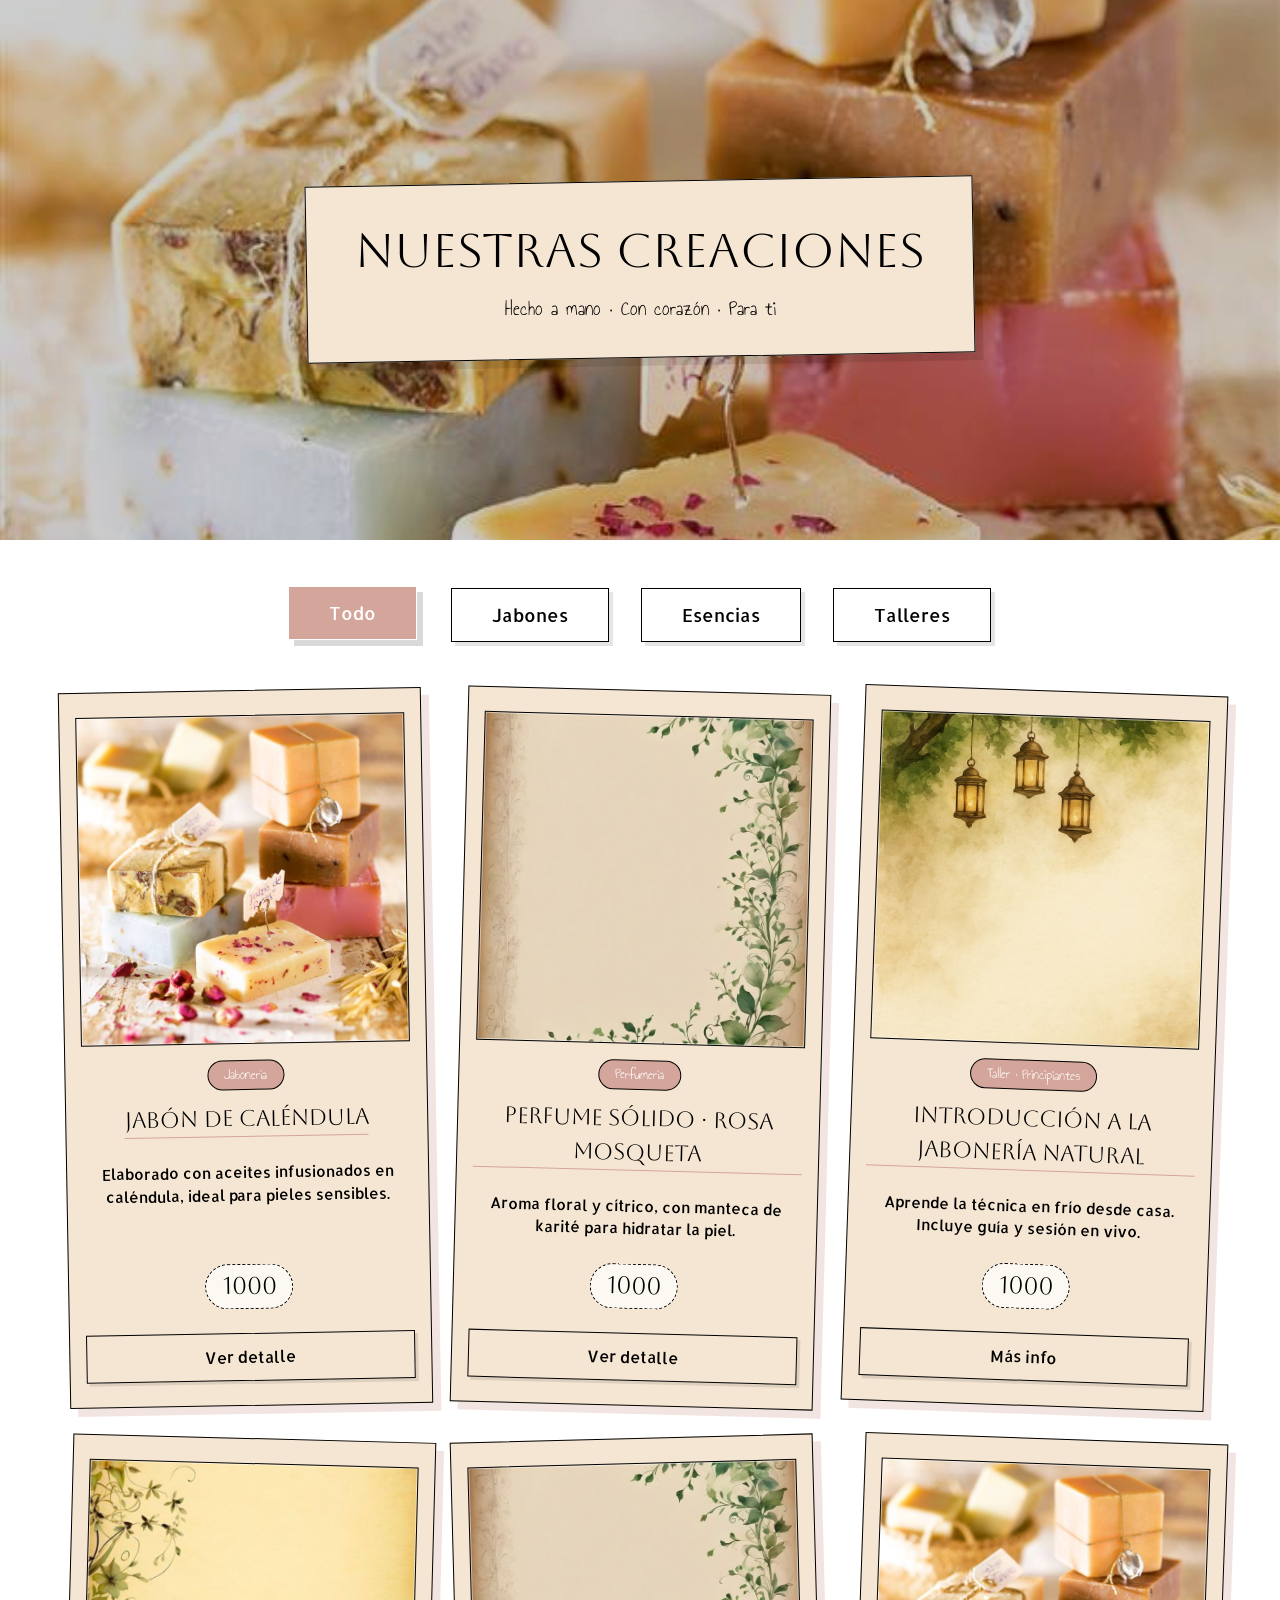
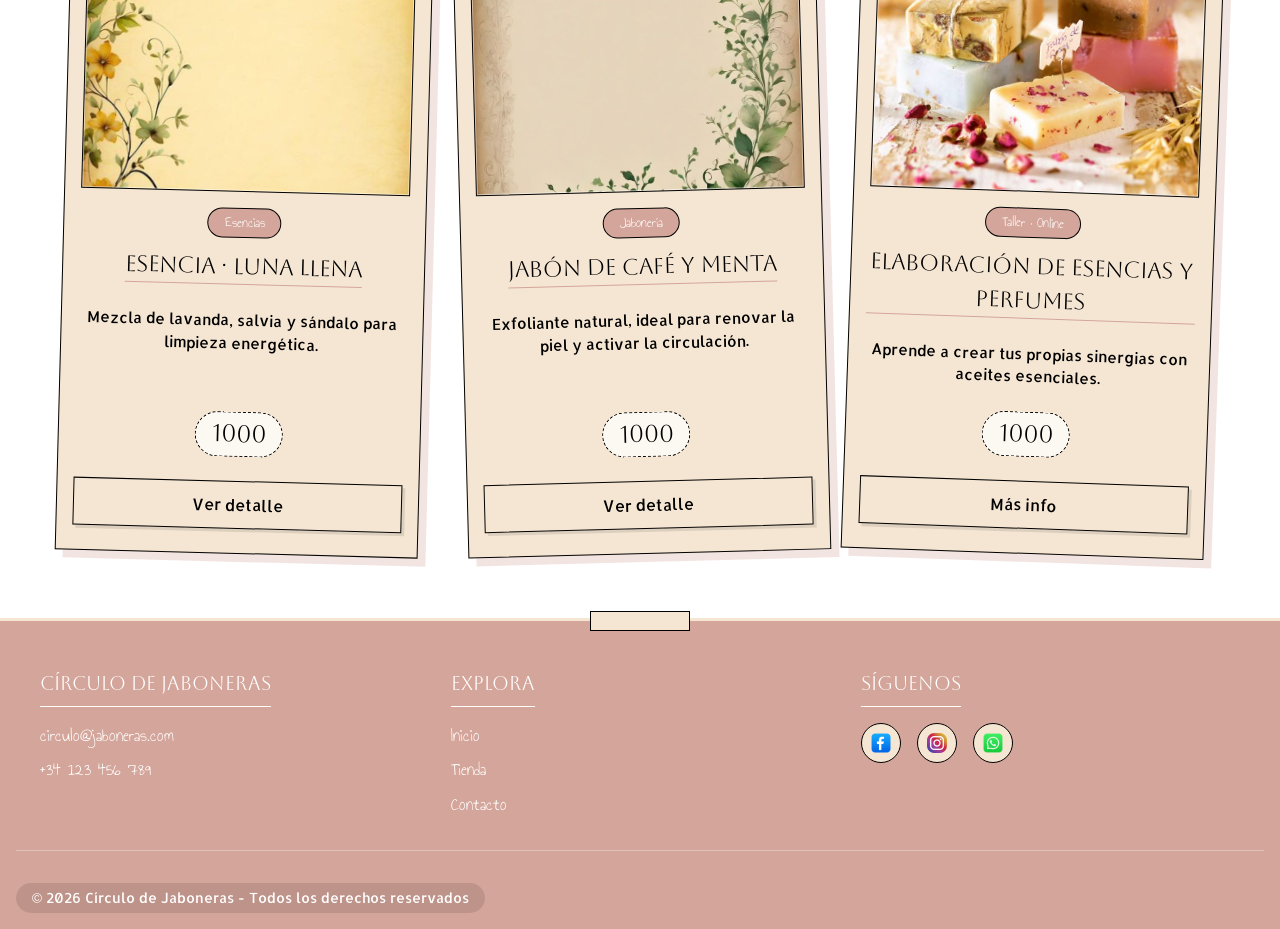
==== tienda.html @ 558e198c "Gregue la tineda puse los iconois de redes" ====
<!DOCTYPE html>
<html lang="en">
<head>
    <meta charset="UTF-8">
    <meta name="viewport" content="width=device-width, initial-scale=1.0">
    <title>Tienda · Círculo de Jaboneras</title>
    <link rel="preconnect" href="https://fonts.googleapis.com">
    <link rel="preconnect" href="https://fonts.gstatic.com" crossorigin>
    <link href="https://fonts.googleapis.com/css2?family=Aboreto&display=swap" rel="stylesheet">
    <link href="https://fonts.googleapis.com/css2?family=Allerta&display=swap" rel="stylesheet">
    <link href="https://fonts.googleapis.com/css2?family=Annie+Use+Your+Telescope&display=swap" rel="stylesheet">
    <link rel="stylesheet" href="./reset.css">
    <link rel="stylesheet" href="./styles.css">
    <style>
        /* ========== ESTILOS EXCLUSIVOS PARA LA TIENDA ========== */
        /* Pequeños ajustes para no alterar el styles.css original */
        .shop-hero {
            min-height: 60vh;
            background-image: url('./resources/como-hacer-jabon-natural_c5d7893d_674x818.jpg');
            background-position: center;
            background-size: cover;
            display: flex;
            align-items: center;
            justify-content: center;
            text-align: center;
            position: relative;
            isolation: isolate;
        }

        .shop-hero::before {
            content: '';
            position: absolute;
            inset: 0;
            background-color: rgba(0, 0, 0, 0.2);
            z-index: -1;
        }

        .shop-hero-container {
            background-color: var(--color-cream);
            padding: 2rem 3rem;
            transform: rotate(-1deg);
            border: 1px solid var(--color-black);
            box-shadow: var(--box-shadow-offset) var(--box-shadow-offset) 0 rgba(0,0,0,0.1);
        }

        .shop-hero-container h1 {
            transform: rotate(1deg);
            font-size: clamp(2rem, 5vw, 3rem);
        }

        .shop-hero-container p {
            font-family: var(--font-hand);
            font-size: 1.3rem;
            transform: rotate(1deg);
            margin-top: 0.5rem;
        }

        /* Filtros */
        .shop-filters {
            display: flex;
            justify-content: center;
            gap: 2rem;
            margin: 3rem 0;
            flex-wrap: wrap;
        }

        .filter-btn {
            font-family: var(--font-body);
            background-color: transparent;
            border: 1px solid var(--color-black);
            padding: 0.8rem 2.5rem;
            font-size: 1.1rem;
            box-shadow: 4px 4px 0 rgba(0,0,0,0.1);
            transition: var(--transition);
        }

        .filter-btn:hover,
        .filter-btn.active {
            background-color: var(--color-terracota);
            color: var(--color-white);
            border-color: var(--color-white);
            transform: translate(-2px, -2px);
            box-shadow: 6px 6px 0 rgba(0,0,0,0.15);
        }

        /* Grid de la tienda */
        .shop-grid {
            display: grid;
            grid-template-columns: repeat(auto-fill, minmax(280px, 1fr));
            gap: 2rem;
            max-width: 1200px;
            width: 90%;
            margin: 0 auto 4rem;
        }

        .shop-card {
            background-color: var(--color-cream);
            border: 1px solid var(--color-black);
            padding: 1.5rem 1rem 1.5rem 1rem;
            display: flex;
            flex-direction: column;
            align-items: center;
            text-align: center;
            box-shadow: 8px 8px 0 rgba(212, 165, 154, 0.3);
            transition: var(--transition);
            transform: rotate(var(--rotate, 0deg));
        }

        .shop-card:hover {
            transform: translate(-5px, -5px) rotate(var(--rotate, 0deg));
            box-shadow: 12px 12px 0 rgba(212, 165, 154, 0.5);
        }

        /* Rotaciones aleatorias para las cards */
        .shop-card:nth-child(odd) { --rotate: -1deg; }
        .shop-card:nth-child(even) { --rotate: 1.5deg; }
        .shop-card:nth-child(3n) { --rotate: 2deg; }
        .shop-card:nth-child(5n) { --rotate: -1.5deg; }

        .shop-card-image {
            width: 100%;
            aspect-ratio: 1 / 1;
            background-image: url('./resources/como-hacer-jabon-natural_c5d7893d_674x818.jpg');
            background-position: center;
            background-size: cover;
            border: 1px solid var(--color-black);
            margin-bottom: 1rem;
            box-shadow: inset 0 0 0 1px rgba(255,255,255,0.5);
        }

        /* Variedad de imágenes de ejemplo (cámbialas por las tuyas) */
        .shop-card-1 .shop-card-image { background-image: url('./resources/como-hacer-jabon-natural_c5d7893d_674x818.jpg'); }
        .shop-card-2 .shop-card-image { background-image: url('./resources/descarga\ \(1\).jfif'); }
        .shop-card-3 .shop-card-image { background-image: url('./resources/descarga.jfif'); }
        .shop-card-4 .shop-card-image { background-image: url('./resources/descarga\ \(2\).jfif'); }
        .shop-card-5 .shop-card-image { background-image: url('./resources/descarga\ \(1\).jfif'); }
        .shop-card-6 .shop-card-image { background-image: url('./resources/como-hacer-jabon-natural_c5d7893d_674x818.jpg'); }

        .shop-card h3 {
            font-family: var(--font-title);
            font-size: 1.4rem;
            margin-bottom: 0.5rem;
            border-bottom: 1px solid var(--color-terracota);
            display: inline-block;
        }

        .shop-card .badge {
            font-family: var(--font-hand);
            background-color: var(--color-terracota);
            color: var(--color-white);
            padding: 0.2rem 1rem;
            border-radius: 30px;
            font-size: 0.9rem;
            margin-bottom: 0.8rem;
            border: 1px solid var(--color-black);
        }

        .shop-card p {
            font-family: var(--font-body);
            font-size: 0.95rem;
            margin: 1rem 0;
            flex-grow: 1;
        }

        .shop-card .price {
            font-family: var(--font-title);
            font-size: 1.5rem;
            margin: 0.5rem 0;
            background-color: rgba(255,255,255,0.7);
            padding: 0.2rem 1rem;
            border-radius: 30px;
            border: 1px dashed var(--color-black);
        }

        .shop-btn {
            background-color: transparent;
            border: 1px solid var(--color-black);
            padding: 0.7rem 2rem;
            font-family: var(--font-body);
            margin-top: 1rem;
            transition: var(--transition);
            width: 100%;
            box-shadow: 3px 3px 0 rgba(0,0,0,0.1);
        }

        .shop-btn:hover {
            background-color: var(--color-terracota);
            border-color: var(--color-white);
            color: var(--color-white);
            transform: scale(0.98);
        }

        /* Sección informativa */
        .shop-info {
            background-color: var(--color-terracota);
            padding: 3rem 2rem;
            margin: 2rem 0 0;
            display: flex;
            flex-wrap: wrap;
            justify-content: center;
            gap: 3rem;
            border-top: 3px solid var(--color-cream);
            border-bottom: 3px solid var(--color-cream);
        }

        .info-item {
            background-color: var(--color-cream);
            padding: 1.5rem 2rem;
            transform: rotate(-1deg);
            border: 1px solid var(--color-black);
            box-shadow: 5px 5px 0 rgba(0,0,0,0.1);
            text-align: center;
            max-width: 250px;
        }

        .info-item h4 {
            font-family: var(--font-hand);
            font-size: 1.8rem;
            margin-bottom: 0.5rem;
        }

        .info-item p {
            font-family: var(--font-body);
            font-size: 1rem;
        }

        @media (max-width: 768px) {
            .shop-info {
                flex-direction: column;
                align-items: center;
            }
        }
    </style>
</head>
<body>

    <!-- HERO de la tienda -->
    <section class="shop-hero">
        <div class="shop-hero-container">
            <h1>Nuestras creaciones</h1>
            <p>Hecho a mano · Con corazón · Para ti</p>
        </div>
    </section>

    <!-- FILTROS rápidos (solo visual) -->
    <div class="shop-filters">
        <button class="filter-btn active">Todo</button>
        <button class="filter-btn">Jabones</button>
        <button class="filter-btn">Esencias</button>
        <button class="filter-btn">Talleres</button>
    </div>

    <!-- GRID DE PRODUCTOS Y TALLERES -->
    <section class="shop-grid">
        <!-- Producto 1: Jabón artesanal -->
        <div class="shop-card shop-card-1">
            <div class="shop-card-image"></div>
            <span class="badge">Jabonería</span>
            <h3>Jabón de caléndula</h3>
            <p>Elaborado con aceites infusionados en caléndula, ideal para pieles sensibles.</p>
            <div class="price">1000</div>
            <button class="shop-btn">Ver detalle</button>
        </div>

        <!-- Producto 2: Perfume sólido -->
        <div class="shop-card shop-card-2">
            <div class="shop-card-image"></div>
            <span class="badge">Perfumería</span>
            <h3>Perfume sólido · Rosa mosqueta</h3>
            <p>Aroma floral y cítrico, con manteca de karité para hidratar la piel.</p>
            <div class="price">1000</div>
            <button class="shop-btn">Ver detalle</button>
        </div>

        <!-- Producto 3: Curso de iniciación (Taller) -->
        <div class="shop-card shop-card-3">
            <div class="shop-card-image"></div>
            <span class="badge">Taller · Principiantes</span>
            <h3>Introducción a la jabonería natural</h3>
            <p>Aprende la técnica en frío desde casa. Incluye guía y sesión en vivo.</p>
            <div class="price">1000</div>
            <button class="shop-btn">Más info</button>
        </div>

        <!-- Producto 4: Esencia energética -->
        <div class="shop-card shop-card-4">
            <div class="shop-card-image"></div>
            <span class="badge">Esencias</span>
            <h3>Esencia · Luna llena</h3>
            <p>Mezcla de lavanda, salvia y sándalo para limpieza energética.</p>
            <div class="price">1000</div>
            <button class="shop-btn">Ver detalle</button>
        </div>

        <!-- Producto 5: Jabón exfoliante -->
        <div class="shop-card shop-card-5">
            <div class="shop-card-image"></div>
            <span class="badge">Jabonería</span>
            <h3>Jabón de café y menta</h3>
            <p>Exfoliante natural, ideal para renovar la piel y activar la circulación.</p>
            <div class="price">1000</div>
            <button class="shop-btn">Ver detalle</button>
        </div>

        <!-- Producto 6: Curso de esencias (Taller) -->
        <div class="shop-card shop-card-6">
            <div class="shop-card-image"></div>
            <span class="badge">Taller · Online</span>
            <h3>Elaboración de esencias y perfumes</h3>
            <p>Aprende a crear tus propias sinergias con aceites esenciales.</p>
            <div class="price">1000</div>
            <button class="shop-btn">Más info</button>
        </div>
    </section>

    <!-- FOOTER-->
    <footer class="footer">
        <div class="footer-container">
            <div class="footer-info">
                <h4>Círculo de Jaboneras</h4>
                <p>circulo@jaboneras.com</p>
                <p>+34 123 456 789</p>
            </div>
        
            <div class="footer-links">
                <h4>Explora</h4>
                <ul>
                    <li><a href="index.html">Inicio</a></li>
                    <li><a href="tienda.html">Tienda</a></li>
                    <li><a href="index.html#contact">Contacto</a></li>
                </ul>
            </div>
        
            <div class="footer-social">
                <h4>Síguenos</h4>
                <div class="footer-social-icons">
                    <a href="#"><img src="./resources/facebook-icon" alt="Facebook"></a>
                    <a href="#"><img src="./resources/instagram-icon.webp" alt="Instagram"></a>
                    <a href="#"><img src="./resources/whatsapp-icon.webp" alt="WhatsApp"></a>
                </div>
            </div>
        </div>
    
        <div class="footer-divider"></div>
    
        <div class="footer-bottom">
            <p>© 2026 Círculo de Jaboneras - Todos los derechos reservados</p>
        </div>
    </footer>
</body>
</html>
---- styles.css ----
/* ========== VARIABLES GLOBALES ========== */
:root {
    --color-cream: #F5E6D3;
    --color-terracota: #d4a59a;
    --color-white: #ffffff;
    --color-black: #000000;
    --font-title: "Aboreto", system-ui;
    --font-body: "Allerta", sans-serif;
    --font-hand: "Annie Use Your Telescope", cursive;
    --box-shadow-offset: 8px;
    --transition: all 0.3s ease;
}

body {
    font-family: var(--font-title);
}

/* ========== HERO SECTION ========== */
.hero {
    min-height: 100vh;
    display: flex;
    flex-direction: column;
    align-items: center;
    justify-content: center;
    gap: clamp(2rem, 5vh, 4rem);
    background-image: url(./resources/como-hacer-jabon-natural_c5d7893d_674x818.jpg);
    background-position: center;
    background-repeat: no-repeat;
    background-attachment: scroll; /* Cambiado de fixed para móvil */
    background-size: cover;
    padding: 1rem;
}

.hero-container {
    width: min(90%, 400px);
    padding: clamp(2rem, 5vw, 3rem) 1rem;
    display: flex;
    flex-direction: column;
    align-items: center;
    justify-content: center;
    text-align: center;
    background-color: var(--color-cream);
    transform: rotate(-2deg);
    gap: 1.5rem;
    border: 1px solid var(--color-black);
    box-shadow: var(--box-shadow-offset) var(--box-shadow-offset) 0 rgba(0,0,0,0.1);
}

.hero-container h1 {
    transform: rotate(2deg);
    font-size: clamp(1.8rem, 5vw, 2.5rem);
    max-width: 300px;
}

.hero-container h2 {
    transform: rotate(2deg);
    font-size: clamp(1.1rem, 3vw, 1.3rem);
    max-width: 280px;
}

.hero-arrow-container {
    text-align: center;
    font-family: var(--font-body);
    font-size: 0.9rem;
    animation: bounce 2s infinite;
}

.hero-arrow-container img {
    width: 30px;
    height: auto;
    margin: 0.5rem auto 0;
}

@keyframes bounce {
    0%, 100% { transform: translateY(0); }
    50% { transform: translateY(10px); }
}

/* ========== ABOUT SECTION ========== */
.about {
    background-color: var(--color-terracota);
    min-height: 100vh;
    display: flex;
    flex-direction: column;
    align-items: center;
    justify-content: center;
    padding: 4rem 1rem;
}

.about-title-container {
    background-color: var(--color-cream);
    width: min(310px, 80%);
    padding: 1.5rem;
    text-align: center;
    border: 1px solid var(--color-black);
    font-size: clamp(1.5rem, 4vw, 1.8rem);
    margin-bottom: 4rem;
    transform: rotate(-1deg);
    box-shadow: 5px 5px 0 rgba(0,0,0,0.1);
}

.about-grid {
    display: grid;
    grid-template-columns: repeat(auto-fit, minmax(200px, 1fr));
    gap: 1.5rem;
    max-width: 900px;
    width: 100%;
    margin: 0 auto;
}

.about-box {
    font-family: var(--font-hand);
    min-height: 200px;
    background-color: var(--color-cream);
    border: 1px solid var(--color-black);
    display: flex;
    flex-direction: column;
    align-items: center;
    justify-content: center;
    text-align: center;
    padding: 1.5rem;
    font-size: clamp(1.2rem, 3vw, 1.4rem);
    box-shadow: 5px 5px 0 rgba(0,0,0,0.1);
    transition: var(--transition);
}

.about-box:hover {
    transform: translate(-5px, -5px);
    box-shadow: 10px 10px 0 rgba(0,0,0,0.15);
}

/* Rotaciones aleatorias para dar el efecto handmade */
.box-1 { transform: rotate(1deg); }
.box-2 { transform: rotate(-2deg); }
.box-3 { transform: rotate(1.5deg); }
.box-4 { transform: rotate(-1deg); }

.about-box img {
    width: 30px;
    height: auto;
    margin-top: 1rem;
}

.about-box button {
    border: 0.8px solid var(--color-black);
    padding: 0.5rem 2rem;
    margin-top: 1rem;
    font-family: var(--font-body);
    font-size: 0.9rem;
    transition: var(--transition);
}

.about-box button:hover {
    background-color: var(--color-terracota);
    border-color: var(--color-white);
    color: var(--color-white);
}

/* ========== HISTORY SECTION ========== */
.history {
    min-height: 100vh;
    background-color: var(--color-cream);
    display: flex;
    flex-direction: column;
    align-items: center;
    justify-content: center;
    padding: 4rem 1rem;
}

.history-title-container {
    font-size: clamp(1.5rem, 4vw, 1.8rem);
    margin-bottom: 4rem;
    text-transform: uppercase;
}

.history-grid {
    display: grid;
    grid-template-columns: repeat(auto-fit, minmax(250px, 1fr));
    gap: 2rem;
    max-width: 1000px;
    width: 100%;
    margin: 0 auto;
}

.history-card {
    min-height: 300px;
    border-radius: 43px;
    border: 1px solid var(--color-black);
    display: flex;
    justify-content: center;
    align-items: center;
    text-align: center;
    font-family: var(--font-hand);
    font-size: clamp(1rem, 2.5vw, 1.2rem);
    padding: 2rem 1.5rem;
    background-size: cover;
    background-position: center;
    position: relative;
    isolation: isolate;
    box-shadow: 8px 8px 0 rgba(212, 165, 154, 0.3);
    transition: var(--transition);
}

.history-card::before {
    content: '';
    position: absolute;
    inset: 0;
    background-color: rgba(255, 255, 255, 0.5);
    border-radius: 43px;
    z-index: -1;
}

.history-card:hover {
    transform: scale(1.02) rotate(0.5deg);
    box-shadow: 12px 12px 0 rgba(212, 165, 154, 0.5);
}

.card-1 {
    background-image: url('./resources/descarga\ \(1\).jfif');
    transform: rotate(1deg);
}
.card-2 {
    background-image: url('./resources/descarga.jfif');
    transform: rotate(-2deg);
}
.card-3 {
    background-image: url('./resources/descarga\ \(2\).jfif');
    transform: rotate(2deg);
}

/* ========== PRODUCTS SECTION ========== */
.products {
    background-color: var(--color-terracota);
    min-height: 100vh;
    display: flex;
    flex-direction: column;
    align-items: center;
    padding: 4rem 1rem;
}

.products-title-container {
    display: flex;
    flex-wrap: wrap;
    justify-content: center;
    align-items: flex-end;
    gap: 0.5rem;
    margin-bottom: 2rem;
    font-size: clamp(1.5rem, 4vw, 2rem);
}

.products-title-container > div {
    background-color: var(--color-cream);
    padding: 0.3rem 1rem;
    border: 1px solid var(--color-black);
    box-shadow: 5px 5px 0 rgba(0,0,0,0.1);
}

.chart-1 { transform: translateY(0) rotate(-2deg); }
.chart-2 { transform: translateY(10px) rotate(3deg); }
.chart-3 { transform: translateY(20px) rotate(-1deg); }

.line {
    width: 100%;
    display: flex;
    justify-content: center;
    gap: 10%;
    margin: 2rem 0;
}

.line-1 {
    background-color: var(--color-black);
    height: 1px;
    width: 30%;
}

.products-container {
    display: grid;
    grid-template-columns: repeat(2, 1fr);
    gap: 1rem;
    max-width: 500px;
    width: 100%;
    margin: 0 auto;
}

.products-card {
    background-image: url('./resources/como-hacer-jabon-natural_c5d7893d_674x818.jpg');
    background-position: center;
    background-size: cover;
    aspect-ratio: 1 / 1;
    border-radius: 8px;
    display: flex;
    justify-content: center;
    align-items: center;
    box-shadow: 0 4px 10px rgba(0, 0, 0, 0.1);
    transition: var(--transition);
}

.products-card p {
    font-size: clamp(1.2rem, 3vw, 1.5rem);
    text-transform: uppercase;
    background-color: rgba(255, 255, 255, 0.8);
    border-radius: 40px;
    padding: 0.5rem 1rem;
    border: 1px solid var(--color-black);
}

.products-card:hover {
    transform: translateY(-5px);
    box-shadow: 0 8px 20px rgba(0, 0, 0, 0.15);
}

.products button {
    background-color: var(--color-cream);
    padding: 0.8rem 2rem;
    font-family: var(--font-body);
    margin-top: 2rem;
    border: 1px solid var(--color-black);
    border-radius: 10px;
    font-size: 1rem;
    transition: var(--transition);
}

.products button:hover {
    background-color: var(--color-terracota);
    border-color: var(--color-white);
    color: var(--color-white);
}

/* ========== CONTACT SECTION ========== */
.contact {
    background-color: var(--color-cream);
    min-height: 100vh;
    display: flex;
    flex-direction: column;
    align-items: center;
    padding: 4rem 1rem;
}

.contact-title-container {
    margin-bottom: 3rem;
    font-size: clamp(1.5rem, 4vw, 1.8rem);
}

.contact-title-container h2 {
    background-color: var(--color-terracota);
    padding: 1rem 2rem;
    transform: rotate(-1deg);
    border: 1px solid var(--color-black);
    box-shadow: 5px 5px 0 rgba(0,0,0,0.1);
    color: var(--color-white);
}

.contact-grid {
    display: grid;
    grid-template-columns: repeat(2, 1fr);
    gap: 1.5rem;
    max-width: 900px;
    width: 100%;
    margin: 0 auto;
}

.contact-card {
    background-color: rgba(255, 255, 255, 0.9);
    border: 1px solid var(--color-black);
    padding: 1.5rem;
    display: flex;
    flex-direction: column;
    align-items: center;
    text-align: center;
    box-shadow: 8px 8px 0 rgba(212, 165, 154, 0.3);
    transition: var(--transition);
    min-height: 250px;
    justify-content: center;
    background-size: cover;
    background-position: center;
    isolation: isolate;
    position: relative;
}

.contact-card::before {
    content: '';
    position: absolute;
    inset: 0;
    background-color: rgba(255, 255, 255, 0.5);
    z-index: -1;
}

.contact-card:hover {
    transform: translate(-5px, -5px);
    box-shadow: 12px 12px 0 rgba(212, 165, 154, 0.5);
}

/* Eliminamos el overlay en las tarjetas que no lo necesitan */
.contact-card-1::before,
.contact-card-2::before,
.contact-card-3::before {
    background-color: rgba(255, 255, 255, 0.3);
}

.contact-card-4::before {
    background-color: rgba(212, 165, 154, 0.3);
}

.contact-card-1 { background-image: url('./resources/como-hacer-jabon-natural_c5d7893d_674x818.jpg'); transform: rotate(1deg); }
.contact-card-2 { background-image: url('./resources/descarga\ \(1\).jfif'); transform: rotate(-2deg); }
.contact-card-3 { background-image: url('./resources/descarga.jfif'); transform: rotate(2deg); }
.contact-card-4 { background-color: var(--color-terracota); transform: rotate(-1deg); }

.contact-card-1 h3 {
    background-color: rgba(255, 255, 255, 0.9);
    padding: 1rem;
    font-family: var(--font-hand);
    font-size: 1.8rem;
    width: 100%;
    border: 1px solid var(--color-black);
}

.contact-card-2 .social-icons {
    display: flex;
    gap: 1rem;
    justify-content: center;
    margin-top: 1rem;
    background-color: rgba(255, 255, 255, 0.9);
    padding: 0.8rem;
    border-radius: 40px;
    border: 1px solid var(--color-black);
}

.contact-card-2 .social-icons img {
    width: 35px;
    height: 35px;
    transition: var(--transition);
    cursor: pointer;
}

.contact-card-2 .social-icons img:hover {
    transform: scale(1.2) rotate(5deg);
}

.contact-card-2 p {
    background-color: rgba(255, 255, 255, 0.9);
    padding: 0.5rem 1.5rem;
    font-family: var(--font-body);
    font-size: 1.1rem;
    margin-bottom: 0.5rem;
    border: 1px solid var(--color-black);
}

.contact-card-3 form {
    display: flex;
    flex-direction: column;
    gap: 1rem;
    width: 100%;
    background-color: rgba(255, 255, 255, 0.9);
    padding: 1.5rem;
    border-radius: 20px;
    border: 1px solid var(--color-black);
}

.contact-card-3 input,
.contact-card-3 textarea {
    background-color: transparent;
    border: none;
    border-bottom: 1px solid var(--color-terracota);
    padding: 0.5rem;
    font-family: var(--font-body);
    font-size: 0.9rem;
    outline: none;
    width: 100%;
}

.contact-card-3 textarea {
    border: 1px solid var(--color-terracota);
    border-radius: 8px;
    resize: vertical;
}

.contact-card-3 button {
    background-color: var(--color-terracota);
    color: var(--color-white);
    border: 1px solid var(--color-black);
    padding: 0.8rem;
    font-family: var(--font-body);
    border-radius: 25px;
    transition: var(--transition);
    margin-top: 0.5rem;
}

.contact-card-3 button:hover {
    background-color: var(--color-cream);
    color: var(--color-black);
    transform: scale(0.98);
}

.contact-card-4 {
    color: var(--color-white);
    gap: 1rem;
}

.contact-card-4 h4 {
    font-family: var(--font-title);
    font-size: 1.3rem;
    border-bottom: 1px solid var(--color-white);
    padding-bottom: 0.5rem;
    margin-bottom: 0.5rem;
}

.contact-card-4 p {
    font-family: var(--font-hand);
    font-size: 1.2rem;
    display: flex;
    align-items: center;
    justify-content: center;
    gap: 0.5rem;
}

.contact-card-4 .contact-info {
    background-color: rgba(255, 255, 255, 0.2);
    padding: 1rem;
    border-radius: 15px;
    width: 100%;
}

.contact-line {
    width: 90%;
    height: 1px;
    background-color: var(--color-black);
    margin: 3rem auto 0;
    opacity: 0.2;
}

/* ========== FOOTER ========== */
.footer {
    background-color: var(--color-terracota);
    width: 100%;
    padding: 3rem 1rem 1rem;
    border-top: 3px solid var(--color-cream);
    position: relative;
}

.footer::before {
    content: '';
    position: absolute;
    top: -10px;
    left: 50%;
    transform: translateX(-50%);
    width: 100px;
    height: 20px;
    background-color: var(--color-cream);
    border: 1px solid var(--color-black);
}

.footer-container {
    max-width: 1200px;
    margin: 0 auto;
    display: flex;
    flex-wrap: wrap;
    justify-content: space-between;
    align-items: flex-start;
    gap: 2rem;
}

.footer-info,
.footer-links,
.footer-social {
    flex: 1 1 200px;
}

.footer-info h4,
.footer-links h4,
.footer-social h4 {
    font-family: var(--font-title);
    color: var(--color-white);
    font-size: 1.2rem;
    margin-bottom: 1rem;
    border-bottom: 1px solid var(--color-white);
    padding-bottom: 0.5rem;
    display: inline-block;
}

.footer-info p {
    font-family: var(--font-hand);
    color: var(--color-white);
    font-size: 1.1rem;
    margin-bottom: 0.5rem;
}

.footer-links ul {
    list-style: none;
    padding: 0;
    display: flex;
    flex-direction: column;
    gap: 0.5rem;
}

.footer-links ul li a {
    font-family: var(--font-hand);
    color: var(--color-white);
    text-decoration: none;
    font-size: 1.1rem;
    transition: var(--transition);
    border-bottom: 1px solid transparent;
}

.footer-links ul li a:hover {
    border-bottom-color: var(--color-white);
}

.footer-social-icons {
    display: flex;
    gap: 1rem;
}

.footer-social-icons a {
    background-color: var(--color-cream);
    width: 40px;
    height: 40px;
    border-radius: 50%;
    display: flex;
    align-items: center;
    justify-content: center;
    border: 1px solid var(--color-black);
    transition: var(--transition);
}

.footer-social-icons a:hover {
    transform: scale(1.1) rotate(5deg);
    background-color: var(--color-white);
}

.footer-social-icons img {
    width: 20px;
    height: 20px;
}

.footer-divider {
    width: 100%;
    height: 1px;
    background-color: rgba(255, 255, 255, 0.3);
    margin: 2rem 0;
}

.footer-bottom {
    display: flex;
    justify-content: space-between;
    align-items: center;
    flex-wrap: wrap;
    gap: 1rem;
    font-family: var(--font-body);
    font-size: 0.85rem;
    color: var(--color-white);
}

.footer-bottom p {
    background-color: rgba(0, 0, 0, 0.1);
    padding: 0.3rem 1rem;
    border-radius: 20px;
}

.footer-bottom-links {
    display: flex;
    gap: 1.5rem;
}

.footer-bottom-links a {
    color: var(--color-white);
    text-decoration: none;
    border-bottom: 1px solid transparent;
    transition: border-color 0.3s ease;
}

.footer-bottom-links a:hover {
    border-bottom-color: var(--color-white);
}

/* ========== MEDIA QUERIES ========== */

/* Tablets */
@media (max-width: 768px) {
    .contact-grid {
        grid-template-columns: 1fr;
        max-width: 500px;
    }
    
    .footer-container {
        flex-direction: column;
        text-align: center;
        align-items: center;
    }
    
    .footer-info,
    .footer-links,
    .footer-social {
        text-align: center;
        width: 100%;
    }
    
    .footer-social-icons {
        justify-content: center;
    }
    
    .footer-bottom {
        flex-direction: column;
        text-align: center;
    }
    
    .footer-bottom-links {
        justify-content: center;
    }
}

/* Móviles pequeños */
@media (max-width: 480px) {
    .products-container {
        grid-template-columns: 1fr;
        max-width: 300px;
    }
    
    .about-grid {
        grid-template-columns: 1fr;
    }
    
    .history-grid {
        grid-template-columns: 1fr;
    }
    
    .products-title-container {
        flex-direction: column;
        align-items: center;
    }
    
    .chart-3 {
        max-width: 100%;
    }
}

/* Desktop */
@media (min-width: 1024px) {
    .hero {
        background-attachment: fixed;
    }

    .hero-container {
        width: min(100%, 800px);
        height: 400px;
    }
    
    .products-container {
        max-width: 800px;
    }
}
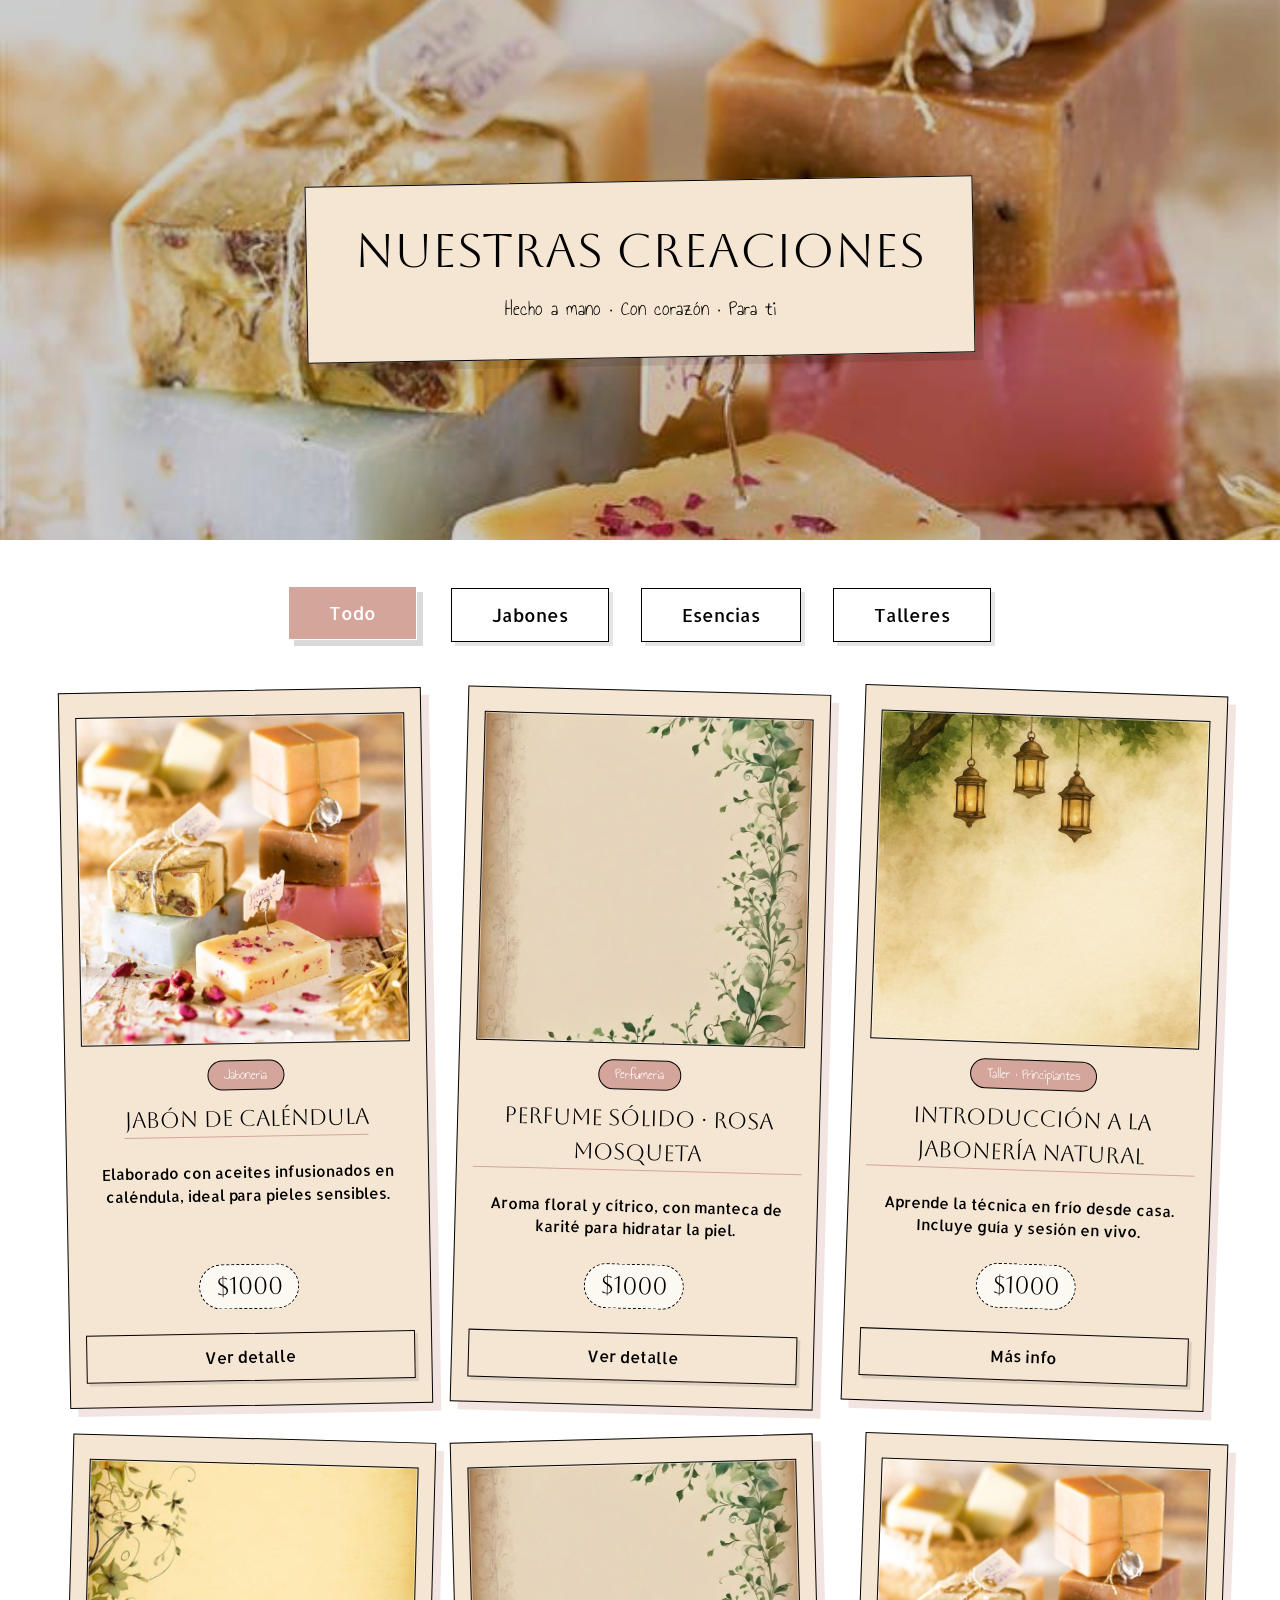
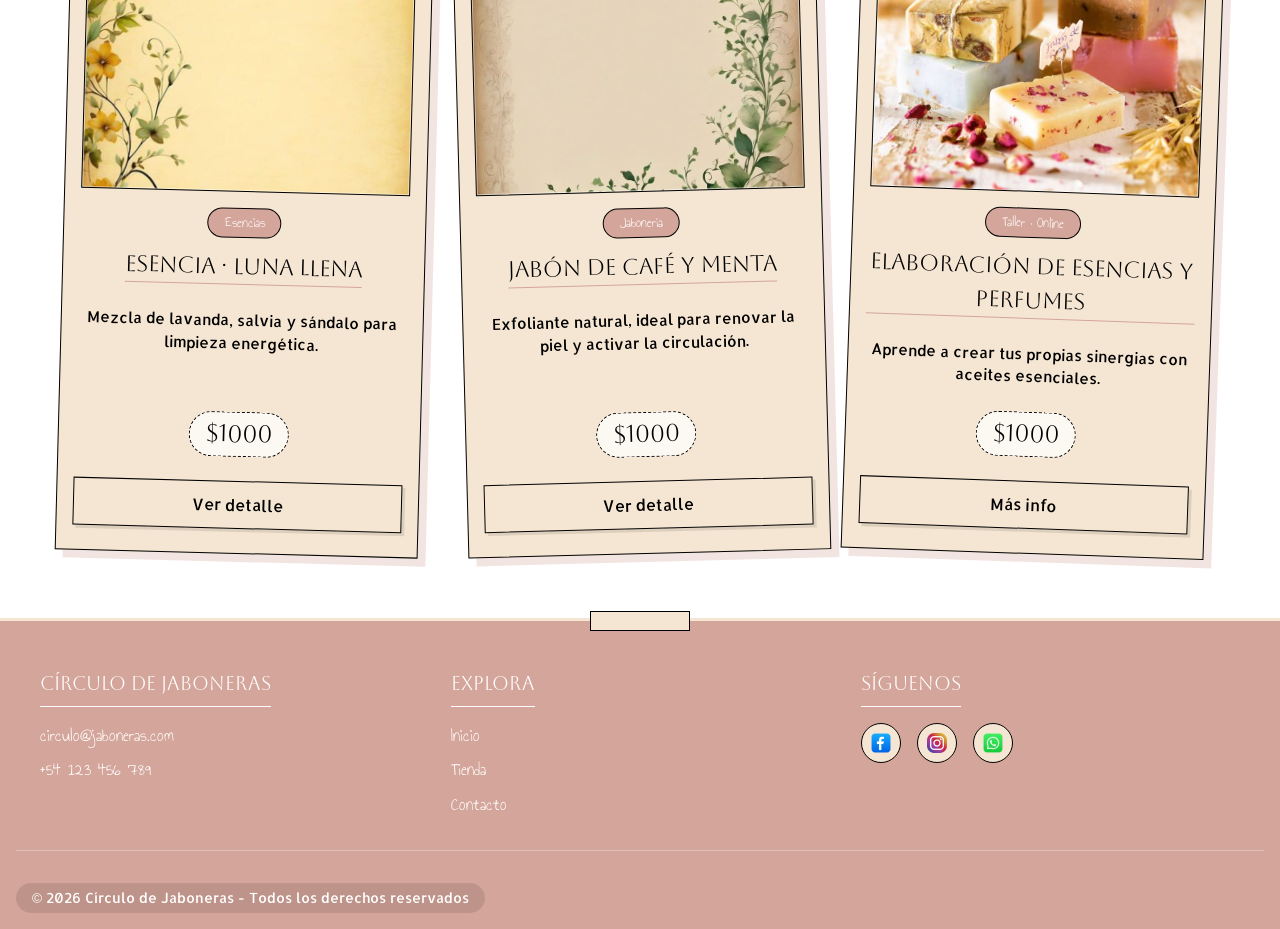
==== commit 9644aaea: "Funcionalidades basicas terminadas" ====
--- a/tienda.html
+++ b/tienda.html
@@ -13,7 +13,6 @@
     <link rel="stylesheet" href="./styles.css">
     <style>
         /* ========== ESTILOS EXCLUSIVOS PARA LA TIENDA ========== */
-        /* Pequeños ajustes para no alterar el styles.css original */
         .shop-hero {
             min-height: 60vh;
             background-image: url('./resources/como-hacer-jabon-natural_c5d7893d_674x818.jpg');
@@ -72,6 +71,7 @@
             font-size: 1.1rem;
             box-shadow: 4px 4px 0 rgba(0,0,0,0.1);
             transition: var(--transition);
+            cursor: pointer;
         }
 
         .filter-btn:hover,
@@ -111,7 +111,6 @@
             box-shadow: 12px 12px 0 rgba(212, 165, 154, 0.5);
         }
 
-        /* Rotaciones aleatorias para las cards */
         .shop-card:nth-child(odd) { --rotate: -1deg; }
         .shop-card:nth-child(even) { --rotate: 1.5deg; }
         .shop-card:nth-child(3n) { --rotate: 2deg; }
@@ -128,7 +127,6 @@
             box-shadow: inset 0 0 0 1px rgba(255,255,255,0.5);
         }
 
-        /* Variedad de imágenes de ejemplo (cámbialas por las tuyas) */
         .shop-card-1 .shop-card-image { background-image: url('./resources/como-hacer-jabon-natural_c5d7893d_674x818.jpg'); }
         .shop-card-2 .shop-card-image { background-image: url('./resources/descarga\ \(1\).jfif'); }
         .shop-card-3 .shop-card-image { background-image: url('./resources/descarga.jfif'); }
@@ -181,6 +179,7 @@
             transition: var(--transition);
             width: 100%;
             box-shadow: 3px 3px 0 rgba(0,0,0,0.1);
+            cursor: pointer;
         }
 
         .shop-btn:hover {
@@ -190,7 +189,6 @@
             transform: scale(0.98);
         }
 
-        /* Sección informativa */
         .shop-info {
             background-color: var(--color-terracota);
             padding: 3rem 2rem;
@@ -223,6 +221,33 @@
             font-family: var(--font-body);
             font-size: 1rem;
         }
+        
+        .toast-notification {
+            position: fixed;
+            bottom: 20px;
+            left: 50%;
+            transform: translateX(-50%);
+            background-color: var(--color-terracota);
+            color: white;
+            padding: 12px 24px;
+            border-radius: 40px;
+            font-family: var(--font-body);
+            font-size: 0.9rem;
+            z-index: 1000;
+            box-shadow: 0 4px 15px rgba(0,0,0,0.2);
+            border: 1px solid var(--color-cream);
+            animation: fadeInUp 0.3s ease forwards;
+        }
+        @keyframes fadeInUp {
+            from {
+                opacity: 0;
+                transform: translateX(-50%) translateY(20px);
+            }
+            to {
+                opacity: 1;
+                transform: translateX(-50%) translateY(0);
+            }
+        }
 
         @media (max-width: 768px) {
             .shop-info {
@@ -242,101 +267,102 @@
         </div>
     </section>
 
-    <!-- FILTROS rápidos (solo visual) -->
-    <div class="shop-filters">
-        <button class="filter-btn active">Todo</button>
-        <button class="filter-btn">Jabones</button>
-        <button class="filter-btn">Esencias</button>
-        <button class="filter-btn">Talleres</button>
+    <!-- FILTROS rápidos (funcionales) -->
+    <div class="shop-filters" id="filterContainer">
+        <button class="filter-btn active" data-filter="all">Todo</button>
+        <button class="filter-btn" data-filter="jabones">Jabones</button>
+        <button class="filter-btn" data-filter="esencias">Esencias</button>
+        <button class="filter-btn" data-filter="talleres">Talleres</button>
     </div>
 
     <!-- GRID DE PRODUCTOS Y TALLERES -->
-    <section class="shop-grid">
+    <section class="shop-grid" id="shopGrid">
         <!-- Producto 1: Jabón artesanal -->
-        <div class="shop-card shop-card-1">
+        <div class="shop-card shop-card-1" data-category="jabones">
             <div class="shop-card-image"></div>
             <span class="badge">Jabonería</span>
             <h3>Jabón de caléndula</h3>
             <p>Elaborado con aceites infusionados en caléndula, ideal para pieles sensibles.</p>
-            <div class="price">1000</div>
-            <button class="shop-btn">Ver detalle</button>
+            <div class="price">$1000</div>
+            <button class="shop-btn" data-product="Jabón de caléndula">Ver detalle</button>
         </div>
 
         <!-- Producto 2: Perfume sólido -->
-        <div class="shop-card shop-card-2">
+        <div class="shop-card shop-card-2" data-category="esencias">
             <div class="shop-card-image"></div>
             <span class="badge">Perfumería</span>
             <h3>Perfume sólido · Rosa mosqueta</h3>
             <p>Aroma floral y cítrico, con manteca de karité para hidratar la piel.</p>
-            <div class="price">1000</div>
-            <button class="shop-btn">Ver detalle</button>
+            <div class="price">$1000</div>
+            <button class="shop-btn" data-product="Perfume sólido">Ver detalle</button>
         </div>
 
         <!-- Producto 3: Curso de iniciación (Taller) -->
-        <div class="shop-card shop-card-3">
+        <div class="shop-card shop-card-3" data-category="talleres">
             <div class="shop-card-image"></div>
             <span class="badge">Taller · Principiantes</span>
             <h3>Introducción a la jabonería natural</h3>
             <p>Aprende la técnica en frío desde casa. Incluye guía y sesión en vivo.</p>
-            <div class="price">1000</div>
-            <button class="shop-btn">Más info</button>
+            <div class="price">$1000</div>
+            <button class="shop-btn" data-product="Curso de iniciación">Más info</button>
         </div>
 
         <!-- Producto 4: Esencia energética -->
-        <div class="shop-card shop-card-4">
+        <div class="shop-card shop-card-4" data-category="esencias">
             <div class="shop-card-image"></div>
             <span class="badge">Esencias</span>
             <h3>Esencia · Luna llena</h3>
             <p>Mezcla de lavanda, salvia y sándalo para limpieza energética.</p>
-            <div class="price">1000</div>
-            <button class="shop-btn">Ver detalle</button>
+            <div class="price">$1000</div>
+            <button class="shop-btn" data-product="Esencia Luna llena">Ver detalle</button>
         </div>
 
         <!-- Producto 5: Jabón exfoliante -->
-        <div class="shop-card shop-card-5">
+        <div class="shop-card shop-card-5" data-category="jabones">
             <div class="shop-card-image"></div>
             <span class="badge">Jabonería</span>
             <h3>Jabón de café y menta</h3>
             <p>Exfoliante natural, ideal para renovar la piel y activar la circulación.</p>
-            <div class="price">1000</div>
-            <button class="shop-btn">Ver detalle</button>
-        </div>
-
-        <!-- Producto 6: Curso de esencias (Taller) -->
-        <div class="shop-card shop-card-6">
+            <div class="price">$1000</div>
+            <button class="shop-btn" data-product="Jabón de café y menta">Ver detalle</button>
+        </div>
+
+        <!-- Producto 6: Curso de esencias  -->
+        <div class="shop-card shop-card-6" data-category="talleres">
             <div class="shop-card-image"></div>
             <span class="badge">Taller · Online</span>
             <h3>Elaboración de esencias y perfumes</h3>
             <p>Aprende a crear tus propias sinergias con aceites esenciales.</p>
-            <div class="price">1000</div>
-            <button class="shop-btn">Más info</button>
+            <div class="price">$1000</div>
+            <button class="shop-btn" data-product="Taller de esencias">Más info</button>
         </div>
     </section>
 
-    <!-- FOOTER-->
+   
+    <!-- FOOTER -->
     <footer class="footer">
         <div class="footer-container">
             <div class="footer-info">
                 <h4>Círculo de Jaboneras</h4>
                 <p>circulo@jaboneras.com</p>
-                <p>+34 123 456 789</p>
+                <p>+54 123 456 789</p>
             </div>
         
             <div class="footer-links">
                 <h4>Explora</h4>
                 <ul>
-                    <li><a href="index.html">Inicio</a></li>
-                    <li><a href="tienda.html">Tienda</a></li>
-                    <li><a href="index.html#contact">Contacto</a></li>
+                    <li><a href="index.html" id="goHomeLink">Inicio</a></li>
+                    <li><a href="tienda.html" id="currentShopLink">Tienda</a></li>
+                    <li><a href="index.html#contact" id="contactIndexLink">Contacto</a></li>
                 </ul>
             </div>
         
             <div class="footer-social">
                 <h4>Síguenos</h4>
                 <div class="footer-social-icons">
-                    <a href="#"><img src="./resources/facebook-icon" alt="Facebook"></a>
-                    <a href="#"><img src="./resources/instagram-icon.webp" alt="Instagram"></a>
-                    <a href="#"><img src="./resources/whatsapp-icon.webp" alt="WhatsApp"></a>
+                    <a href="#" id="footerFacebookShop"><img src="./resources/facebook-icon" alt="Facebook"></a>
+                    <a href="#" id="footerInstagramShop"><img src="./resources/instagram-icon.webp" alt="Instagram"></a>
+                    <a href="#" id="footerWhatsappShop"><img src="./resources/whatsapp-icon.webp" alt="WhatsApp"></a>
                 </div>
             </div>
         </div>
@@ -347,5 +373,80 @@
             <p>© 2026 Círculo de Jaboneras - Todos los derechos reservados</p>
         </div>
     </footer>
+
+    <script>
+        // Funcionalidades tienda: filtros, botones de producto y navegación
+        function showMessageShop(text) {
+            const existing = document.querySelector('.toast-notification');
+            if(existing) existing.remove();
+            const toast = document.createElement('div');
+            toast.className = 'toast-notification';
+            toast.textContent = text;
+            document.body.appendChild(toast);
+            setTimeout(() => {
+                toast.style.opacity = '0';
+                setTimeout(() => toast.remove(), 300);
+            }, 3000);
+        }
+
+        // Filtros
+        const filterBtns = document.querySelectorAll('.filter-btn');
+        const productsGrid = document.getElementById('shopGrid');
+        const allCards = Array.from(document.querySelectorAll('.shop-card'));
+
+        function filterProducts(category) {
+            allCards.forEach(card => {
+                if(category === 'all' || card.getAttribute('data-category') === category) {
+                    card.style.display = 'flex';
+                } else {
+                    card.style.display = 'none';
+                }
+            });
+        }
+
+        filterBtns.forEach(btn => {
+            btn.addEventListener('click', () => {
+                const filter = btn.getAttribute('data-filter');
+                filterBtns.forEach(b => b.classList.remove('active'));
+                btn.classList.add('active');
+                filterProducts(filter);
+            });
+        });
+
+        // Botones de cada producto
+        const allShopBtns = document.querySelectorAll('.shop-btn');
+        allShopBtns.forEach(btn => {
+            btn.addEventListener('click', (e) => {
+                e.stopPropagation();
+                const productName = btn.getAttribute('data-product') || 'producto';
+                showMessageShop(`✨ ${productName}: próximamente podrás ver el detalle completo. Mientras tanto, escríbenos para más información.`);
+            });
+        });
+
+        // Enlaces del footer
+        const goHome = document.getElementById('goHomeLink');
+        if(goHome) goHome.addEventListener('click', (e) => { e.preventDefault(); window.location.href = 'index.html'; });
+        
+        const contactLink = document.getElementById('contactIndexLink');
+        if(contactLink) contactLink.addEventListener('click', (e) => { e.preventDefault(); window.location.href = 'index.html#contact'; });
+        
+        // Redes sociales en footer tienda
+        const fbShop = document.getElementById('footerFacebookShop');
+        const igShop = document.getElementById('footerInstagramShop');
+        const waShop = document.getElementById('footerWhatsappShop');
+        const socialHandler = (network) => showMessageShop(`📱 Serás redirigida a nuestro perfil de ${network} (próximamente activo).`);
+        if(fbShop) fbShop.addEventListener('click', (e) => { e.preventDefault(); socialHandler('Facebook'); });
+        if(igShop) igShop.addEventListener('click', (e) => { e.preventDefault(); socialHandler('Instagram'); });
+        if(waShop) waShop.addEventListener('click', (e) => { e.preventDefault(); socialHandler('WhatsApp'); });
+        
+        // Click en cards también podría mostrar mensaje 
+        allCards.forEach(card => {
+            card.addEventListener('click', (e) => {
+                if(e.target.classList && e.target.classList.contains('shop-btn')) return;
+                const title = card.querySelector('h3')?.innerText || 'producto';
+                showMessageShop(`✨ Explora más sobre "${title}". Pronto habilitaremos la tienda completa.`);
+            });
+        });
+    </script>
 </body>
 </html>
